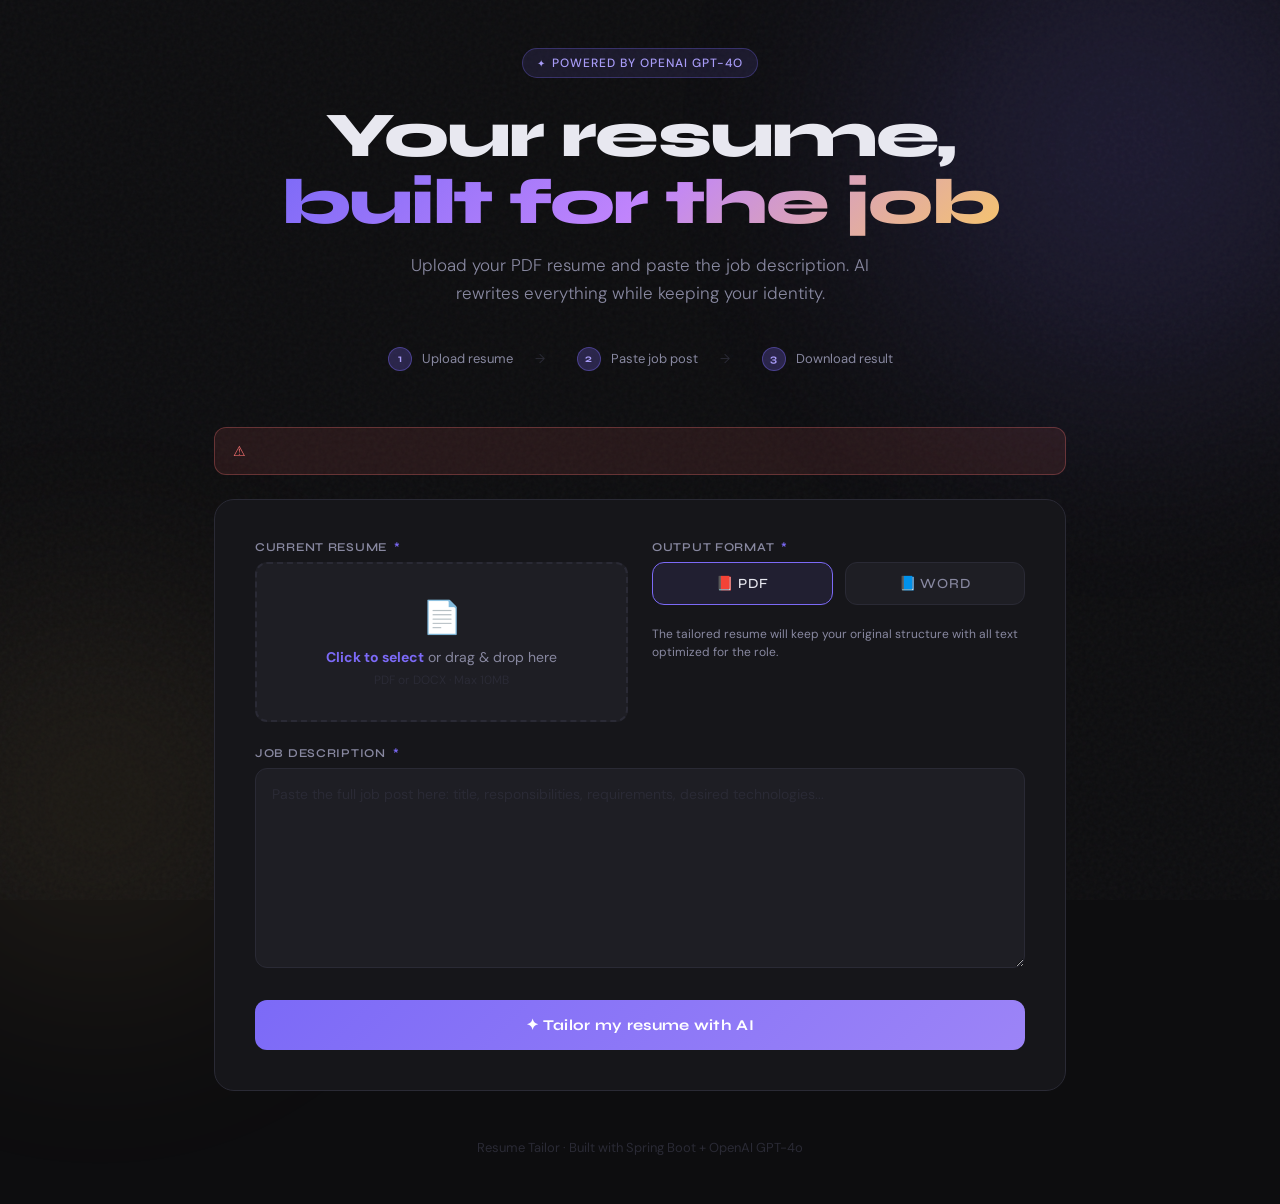
==== target/classes/templates/index.html @ 1d0f7785 "base project" ====
<!DOCTYPE html>
<html lang="en" xmlns:th="http://www.thymeleaf.org">
<head>
    <meta charset="UTF-8">
    <meta name="viewport" content="width=device-width, initial-scale=1.0">
    <title>Resume Tailor — AI-Powered Resume Builder</title>
    <link rel="preconnect" href="https://fonts.googleapis.com">
    <link href="https://fonts.googleapis.com/css2?family=Syne:wght@400;600;700;800&family=DM+Sans:wght@300;400;500&display=swap" rel="stylesheet">
    <style>
        *, *::before, *::after { box-sizing: border-box; margin: 0; padding: 0; }

        :root {
            --bg: #0d0d0f;
            --surface: #16161a;
            --surface-2: #1e1e24;
            --border: #2a2a35;
            --accent: #7c6af7;
            --accent-glow: rgba(124, 106, 247, 0.25);
            --accent-2: #f7c56a;
            --text: #e8e8f0;
            --text-muted: #8888a0;
            --success: #4ade80;
            --error: #f87171;
            --radius: 12px;
        }

        body {
            background: var(--bg);
            color: var(--text);
            font-family: 'DM Sans', sans-serif;
            min-height: 100vh;
            overflow-x: hidden;
        }

        /* Background noise texture */
        body::before {
            content: '';
            position: fixed;
            inset: 0;
            background-image: url("data:image/svg+xml,%3Csvg viewBox='0 0 256 256' xmlns='http://www.w3.org/2000/svg'%3E%3Cfilter id='noise'%3E%3CfeTurbulence type='fractalNoise' baseFrequency='0.9' numOctaves='4' stitchTiles='stitch'/%3E%3C/filter%3E%3Crect width='100%25' height='100%25' filter='url(%23noise)' opacity='0.04'/%3E%3C/svg%3E");
            pointer-events: none;
            z-index: 0;
        }

        /* Glow orbs */
        .orb {
            position: fixed;
            border-radius: 50%;
            filter: blur(120px);
            pointer-events: none;
            z-index: 0;
            opacity: 0.15;
        }
        .orb-1 { width: 500px; height: 500px; background: var(--accent); top: -100px; right: -100px; }
        .orb-2 { width: 400px; height: 400px; background: var(--accent-2); bottom: -100px; left: -100px; opacity: 0.08; }

        /* Layout */
        .wrapper {
            position: relative;
            z-index: 1;
            max-width: 900px;
            margin: 0 auto;
            padding: 48px 24px;
        }

        /* Header */
        header {
            text-align: center;
            margin-bottom: 56px;
            animation: fadeDown 0.6s ease both;
        }

        .badge {
            display: inline-flex;
            align-items: center;
            gap: 6px;
            background: rgba(124, 106, 247, 0.12);
            border: 1px solid rgba(124, 106, 247, 0.3);
            color: #a89cf7;
            font-size: 12px;
            font-weight: 500;
            letter-spacing: 0.08em;
            text-transform: uppercase;
            padding: 6px 14px;
            border-radius: 999px;
            margin-bottom: 24px;
        }
        .badge::before { content: '✦'; font-size: 10px; }

        h1 {
            font-family: 'Syne', sans-serif;
            font-size: clamp(36px, 6vw, 64px);
            font-weight: 800;
            line-height: 1.05;
            letter-spacing: -0.03em;
            margin-bottom: 16px;
        }
        h1 .highlight {
            background: linear-gradient(135deg, var(--accent) 0%, #c084fc 50%, var(--accent-2) 100%);
            -webkit-background-clip: text;
            -webkit-text-fill-color: transparent;
            background-clip: text;
        }

        .subtitle {
            color: var(--text-muted);
            font-size: 17px;
            font-weight: 300;
            max-width: 480px;
            margin: 0 auto;
            line-height: 1.6;
        }

        /* Steps */
        .steps {
            display: flex;
            justify-content: center;
            gap: 32px;
            margin: 40px 0 48px;
            flex-wrap: wrap;
        }
        .step {
            display: flex;
            align-items: center;
            gap: 10px;
            font-size: 13px;
            color: var(--text-muted);
        }
        .step-num {
            width: 24px; height: 24px;
            border-radius: 50%;
            background: var(--accent-glow);
            border: 1px solid rgba(124,106,247,0.4);
            color: #a89cf7;
            font-size: 11px;
            font-weight: 700;
            display: flex; align-items: center; justify-content: center;
            font-family: 'Syne', sans-serif;
        }
        .step:not(:last-child)::after {
            content: '→';
            margin-left: 12px;
            color: var(--border);
        }

        /* Error banner */
        .alert {
            padding: 14px 18px;
            border-radius: var(--radius);
            margin-bottom: 24px;
            font-size: 14px;
            display: flex;
            align-items: center;
            gap: 10px;
            animation: fadeDown 0.4s ease both;
        }
        .alert-error {
            background: rgba(248,113,113,0.1);
            border: 1px solid rgba(248,113,113,0.3);
            color: var(--error);
        }

        /* Form card */
        .card {
            background: var(--surface);
            border: 1px solid var(--border);
            border-radius: 20px;
            padding: 40px;
            animation: fadeUp 0.6s ease 0.1s both;
            transition: box-shadow 0.3s;
        }
        .card:hover {
            box-shadow: 0 0 60px rgba(124,106,247,0.06);
        }

        .form-grid {
            display: grid;
            grid-template-columns: 1fr 1fr;
            gap: 24px;
        }
        @media (max-width: 680px) {
            .form-grid { grid-template-columns: 1fr; }
        }

        .field {
            display: flex;
            flex-direction: column;
            gap: 8px;
        }
        .field.full { grid-column: 1 / -1; }

        label {
            font-family: 'Syne', sans-serif;
            font-size: 12px;
            font-weight: 600;
            letter-spacing: 0.06em;
            text-transform: uppercase;
            color: var(--text-muted);
        }
        label span { color: var(--accent); margin-left: 3px; }

        /* Upload zone */
        .upload-zone {
            position: relative;
            border: 2px dashed var(--border);
            border-radius: var(--radius);
            padding: 32px 20px;
            text-align: center;
            cursor: pointer;
            transition: all 0.2s;
            background: var(--surface-2);
        }
        .upload-zone:hover, .upload-zone.drag-over {
            border-color: var(--accent);
            background: rgba(124,106,247,0.05);
        }
        .upload-zone input[type="file"] {
            position: absolute;
            inset: 0;
            opacity: 0;
            cursor: pointer;
            width: 100%;
            height: 100%;
        }
        .upload-icon {
            font-size: 32px;
            margin-bottom: 10px;
            display: block;
            filter: grayscale(0.3);
        }
        .upload-text { font-size: 14px; color: var(--text-muted); }
        .upload-text strong { color: var(--accent); }
        .upload-hint { font-size: 12px; color: var(--border); margin-top: 6px; }
        .file-selected { font-size: 13px; color: var(--success); margin-top: 8px; font-weight: 500; display: none; }

        /* Textarea */
        textarea {
            background: var(--surface-2);
            border: 1px solid var(--border);
            border-radius: var(--radius);
            color: var(--text);
            font-family: 'DM Sans', sans-serif;
            font-size: 14px;
            line-height: 1.6;
            padding: 14px 16px;
            resize: vertical;
            min-height: 200px;
            width: 100%;
            transition: border-color 0.2s, box-shadow 0.2s;
            outline: none;
        }
        textarea:focus {
            border-color: var(--accent);
            box-shadow: 0 0 0 3px var(--accent-glow);
        }
        textarea::placeholder { color: var(--border); }

        /* Format selector */
        .format-options {
            display: flex;
            gap: 12px;
        }
        .format-option {
            flex: 1;
            position: relative;
        }
        .format-option input[type="radio"] { position: absolute; opacity: 0; }
        .format-label {
            display: flex;
            align-items: center;
            justify-content: center;
            gap: 8px;
            padding: 12px;
            border: 1px solid var(--border);
            border-radius: var(--radius);
            cursor: pointer;
            font-size: 14px;
            font-weight: 500;
            background: var(--surface-2);
            transition: all 0.2s;
            color: var(--text-muted);
        }
        .format-option input:checked + .format-label {
            border-color: var(--accent);
            background: rgba(124,106,247,0.1);
            color: var(--text);
        }
        .format-label:hover { border-color: rgba(124,106,247,0.4); }

        /* Submit button */
        .btn-submit {
            width: 100%;
            padding: 16px;
            background: linear-gradient(135deg, var(--accent), #9c84f7);
            color: white;
            border: none;
            border-radius: var(--radius);
            font-family: 'Syne', sans-serif;
            font-size: 15px;
            font-weight: 700;
            letter-spacing: 0.02em;
            cursor: pointer;
            transition: all 0.2s;
            position: relative;
            overflow: hidden;
            margin-top: 8px;
        }
        .btn-submit:hover {
            transform: translateY(-1px);
            box-shadow: 0 8px 30px rgba(124,106,247,0.4);
        }
        .btn-submit:active { transform: translateY(0); }
        .btn-submit:disabled {
            opacity: 0.6;
            cursor: not-allowed;
            transform: none;
        }

        /* Loading overlay */
        .loading-overlay {
            display: none;
            position: fixed;
            inset: 0;
            background: rgba(13,13,15,0.85);
            backdrop-filter: blur(8px);
            z-index: 100;
            align-items: center;
            justify-content: center;
            flex-direction: column;
            gap: 20px;
        }
        .loading-overlay.active { display: flex; }

        .spinner {
            width: 48px; height: 48px;
            border: 3px solid var(--border);
            border-top-color: var(--accent);
            border-radius: 50%;
            animation: spin 0.8s linear infinite;
        }

        .loading-text {
            font-family: 'Syne', sans-serif;
            font-size: 16px;
            color: var(--text-muted);
        }
        .loading-steps { display: flex; flex-direction: column; gap: 8px; margin-top: 8px; }
        .loading-step {
            font-size: 13px;
            color: var(--border);
            display: flex;
            align-items: center;
            gap: 8px;
        }
        .loading-step.active { color: var(--text); }
        .loading-step::before { content: '○'; }
        .loading-step.active::before { content: '◉'; color: var(--accent); }

        /* Footer */
        footer {
            text-align: center;
            margin-top: 48px;
            color: var(--border);
            font-size: 13px;
        }

        /* Animations */
        @keyframes fadeDown {
            from { opacity: 0; transform: translateY(-12px); }
            to { opacity: 1; transform: translateY(0); }
        }
        @keyframes fadeUp {
            from { opacity: 0; transform: translateY(16px); }
            to { opacity: 1; transform: translateY(0); }
        }
        @keyframes spin { to { transform: rotate(360deg); } }
    </style>
</head>
<body>

<div class="orb orb-1"></div>
<div class="orb orb-2"></div>

<div class="loading-overlay" id="loadingOverlay">
    <div class="spinner"></div>
    <div class="loading-text">Processing your resume...</div>
    <div class="loading-steps">
        <div class="loading-step active" id="step-extract">Extracting text from PDF</div>
        <div class="loading-step" id="step-ai">Analyzing with AI (GPT-4o)</div>
        <div class="loading-step" id="step-generate">Generating tailored resume</div>
    </div>
</div>

<div class="wrapper">
    <header>
        <div class="badge">Powered by OpenAI GPT-4o</div>
        <h1>Your resume,<br><span class="highlight">built for the job</span></h1>
        <p class="subtitle">Upload your PDF resume and paste the job description. AI rewrites everything while keeping your identity.</p>

        <div class="steps">
            <div class="step"><span class="step-num">1</span> Upload resume</div>
            <div class="step"><span class="step-num">2</span> Paste job post</div>
            <div class="step"><span class="step-num">3</span> Download result</div>
        </div>
    </header>

    <!-- Error alert -->
    <div th:if="${error}" class="alert alert-error">
        ⚠ <span th:text="${error}"></span>
    </div>

    <div class="card">
        <form th:action="@{/tailor}" method="post" enctype="multipart/form-data" id="tailorForm">
            <div class="form-grid">

                <!-- Upload -->
                <div class="field">
                    <label>Current Resume <span>*</span></label>
                    <div class="upload-zone" id="uploadZone">
                        <input type="file" name="resumeFile" id="resumeFile" accept=".pdf,.docx" required>
                        <span class="upload-icon">📄</span>
                        <div class="upload-text"><strong>Click to select</strong> or drag &amp; drop here</div>
                        <div class="upload-hint">PDF or DOCX · Max 10MB</div>
                        <div class="file-selected" id="fileSelected">✓ <span id="fileName"></span></div>
                    </div>
                </div>

                <!-- Format -->
                <div class="field">
                    <label>Output Format <span>*</span></label>
                    <div class="format-options">
                        <div class="format-option">
                            <input type="radio" name="outputFormat" id="formatPdf" value="pdf" checked>
                            <label class="format-label" for="formatPdf">
                                📕 PDF
                            </label>
                        </div>
                        <div class="format-option">
                            <input type="radio" name="outputFormat" id="formatDocx" value="docx">
                            <label class="format-label" for="formatDocx">
                                📘 Word
                            </label>
                        </div>
                    </div>
                    <p style="font-size:12px; color: var(--text-muted); margin-top: 12px; line-height:1.5;">
                        The tailored resume will keep your original structure with all text optimized for the role.
                    </p>
                </div>

                <!-- Job description -->
                <div class="field full">
                    <label>Job Description <span>*</span></label>
                    <textarea name="jobDescription" id="jobDescription"
                              placeholder="Paste the full job post here: title, responsibilities, requirements, desired technologies..."
                              required></textarea>
                </div>

                <div class="field full">
                    <button type="submit" class="btn-submit" id="submitBtn">
                        ✦ Tailor my resume with AI
                    </button>
                </div>

            </div>
        </form>
    </div>

    <footer>
        Resume Tailor · Built with Spring Boot + OpenAI GPT-4o
    </footer>
</div>

<script>
    // File upload feedback
    const fileInput = document.getElementById('resumeFile');
    const fileSelected = document.getElementById('fileSelected');
    const fileName = document.getElementById('fileName');
    const uploadZone = document.getElementById('uploadZone');

    fileInput.addEventListener('change', () => {
        if (fileInput.files.length > 0) {
            fileName.textContent = fileInput.files[0].name;
            fileSelected.style.display = 'block';
            uploadZone.style.borderColor = 'var(--success)';
        }
    });

    // Drag and drop
    const allowedTypes = [
        'application/pdf',
        'application/vnd.openxmlformats-officedocument.wordprocessingml.document'
    ];
    uploadZone.addEventListener('dragover', (e) => { e.preventDefault(); uploadZone.classList.add('drag-over'); });
    uploadZone.addEventListener('dragleave', () => uploadZone.classList.remove('drag-over'));
    uploadZone.addEventListener('drop', (e) => {
        e.preventDefault();
        uploadZone.classList.remove('drag-over');
        const dt = e.dataTransfer;
        if (dt.files.length > 0 && allowedTypes.includes(dt.files[0].type)) {
            fileInput.files = dt.files;
            fileName.textContent = dt.files[0].name;
            fileSelected.style.display = 'block';
            uploadZone.style.borderColor = 'var(--success)';
        }
    });

    // Loading animation
    const form = document.getElementById('tailorForm');
    const overlay = document.getElementById('loadingOverlay');
    const submitBtn = document.getElementById('submitBtn');

    form.addEventListener('submit', () => {
        overlay.classList.add('active');
        submitBtn.disabled = true;

        // Animate steps
        setTimeout(() => { document.getElementById('step-ai').classList.add('active'); }, 2000);
        setTimeout(() => { document.getElementById('step-generate').classList.add('active'); }, 8000);
    });
</script>
</body>
</html>
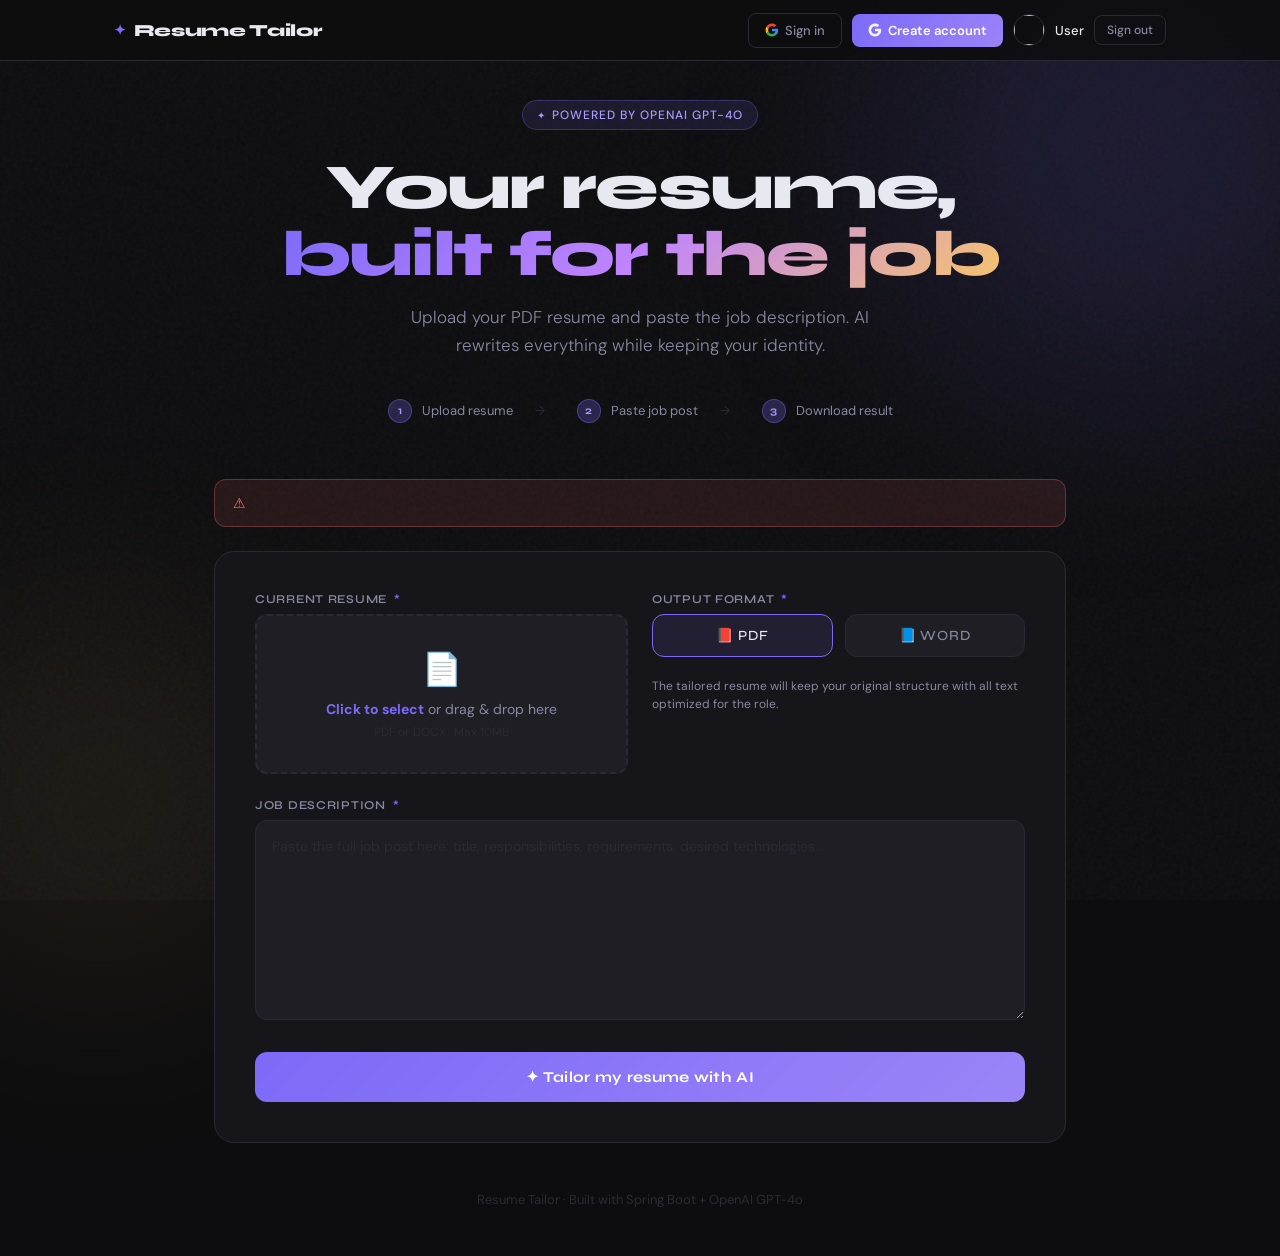
==== commit 88171a35: "feat: login, logout, sign in" ====
--- a/target/classes/templates/index.html
+++ b/target/classes/templates/index.html
@@ -1,5 +1,5 @@
 <!DOCTYPE html>
-<html lang="en" xmlns:th="http://www.thymeleaf.org">
+<html lang="en" xmlns:th="http://www.thymeleaf.org" xmlns:sec="http://www.thymeleaf.org/extras/spring-security">
 <head>
     <meta charset="UTF-8">
     <meta name="viewport" content="width=device-width, initial-scale=1.0">
@@ -60,7 +60,7 @@
             z-index: 1;
             max-width: 900px;
             margin: 0 auto;
-            padding: 48px 24px;
+            padding: 100px 24px 48px;
         }
 
         /* Header */
@@ -356,6 +356,135 @@
         .loading-step::before { content: '○'; }
         .loading-step.active::before { content: '◉'; color: var(--accent); }
 
+        /* Top Navigation Bar */
+        .topbar {
+            position: fixed;
+            top: 0;
+            left: 0;
+            right: 0;
+            z-index: 50;
+            background: rgba(13, 13, 15, 0.85);
+            backdrop-filter: blur(16px);
+            -webkit-backdrop-filter: blur(16px);
+            border-bottom: 1px solid var(--border);
+        }
+
+        .topbar-inner {
+            max-width: 1100px;
+            margin: 0 auto;
+            padding: 0 24px;
+            height: 60px;
+            display: flex;
+            align-items: center;
+            justify-content: space-between;
+        }
+
+        .topbar-brand {
+            font-family: 'Syne', sans-serif;
+            font-weight: 800;
+            font-size: 17px;
+            letter-spacing: -0.02em;
+            color: var(--text);
+            text-decoration: none;
+            display: flex;
+            align-items: center;
+            gap: 8px;
+        }
+        .topbar-brand::before {
+            content: '✦';
+            color: var(--accent);
+            font-size: 14px;
+        }
+
+        .topbar-actions {
+            display: flex;
+            align-items: center;
+            gap: 10px;
+        }
+
+        .btn-nav-outline {
+            padding: 8px 16px;
+            border: 1px solid var(--border);
+            border-radius: 8px;
+            background: transparent;
+            color: var(--text-muted);
+            font-family: 'DM Sans', sans-serif;
+            font-size: 13px;
+            font-weight: 500;
+            text-decoration: none;
+            cursor: pointer;
+            transition: all 0.2s;
+            display: inline-flex;
+            align-items: center;
+            gap: 6px;
+        }
+        .btn-nav-outline:hover {
+            border-color: var(--accent);
+            color: var(--text);
+        }
+
+        .btn-nav-primary {
+            padding: 8px 16px;
+            border: none;
+            border-radius: 8px;
+            background: linear-gradient(135deg, var(--accent), #9c84f7);
+            color: white;
+            font-family: 'DM Sans', sans-serif;
+            font-size: 13px;
+            font-weight: 600;
+            text-decoration: none;
+            cursor: pointer;
+            transition: all 0.2s;
+            display: inline-flex;
+            align-items: center;
+            gap: 6px;
+        }
+        .btn-nav-primary:hover {
+            transform: translateY(-1px);
+            box-shadow: 0 4px 16px rgba(124, 106, 247, 0.4);
+        }
+
+        .user-menu {
+            display: flex;
+            align-items: center;
+            gap: 10px;
+        }
+
+        .user-avatar {
+            width: 32px;
+            height: 32px;
+            border-radius: 50%;
+            border: 1px solid var(--border);
+            object-fit: cover;
+        }
+
+        .user-name {
+            font-size: 13px;
+            color: var(--text);
+            font-weight: 500;
+            max-width: 140px;
+            white-space: nowrap;
+            overflow: hidden;
+            text-overflow: ellipsis;
+        }
+
+        .btn-logout {
+            padding: 6px 12px;
+            border: 1px solid var(--border);
+            border-radius: 8px;
+            background: transparent;
+            color: var(--text-muted);
+            font-family: 'DM Sans', sans-serif;
+            font-size: 12px;
+            font-weight: 500;
+            cursor: pointer;
+            transition: all 0.2s;
+        }
+        .btn-logout:hover {
+            border-color: var(--error);
+            color: var(--error);
+        }
+
         /* Footer */
         footer {
             text-align: center;
@@ -377,6 +506,46 @@
     </style>
 </head>
 <body>
+
+<nav class="topbar">
+    <div class="topbar-inner">
+        <a href="/" class="topbar-brand">Resume Tailor</a>
+        <div class="topbar-actions">
+            <!-- Not authenticated -->
+            <div sec:authorize="!isAuthenticated()" style="display:flex;align-items:center;gap:10px;">
+                <a href="/oauth2/authorization/google" class="btn-nav-outline">
+                    <svg width="14" height="14" viewBox="0 0 24 24" fill="none" xmlns="http://www.w3.org/2000/svg">
+                        <path d="M22.56 12.25c0-.78-.07-1.53-.2-2.25H12v4.26h5.92c-.26 1.37-1.04 2.53-2.21 3.31v2.77h3.57c2.08-1.92 3.28-4.74 3.28-8.09z" fill="#4285F4"/>
+                        <path d="M12 23c2.97 0 5.46-.98 7.28-2.66l-3.57-2.77c-.98.66-2.23 1.06-3.71 1.06-2.86 0-5.29-1.93-6.16-4.53H2.18v2.84C3.99 20.53 7.7 23 12 23z" fill="#34A853"/>
+                        <path d="M5.84 14.09c-.22-.66-.35-1.36-.35-2.09s.13-1.43.35-2.09V7.07H2.18C1.43 8.55 1 10.22 1 12s.43 3.45 1.18 4.93l3.66-2.84z" fill="#FBBC05"/>
+                        <path d="M12 5.38c1.62 0 3.06.56 4.21 1.64l3.15-3.15C17.45 2.09 14.97 1 12 1 7.7 1 3.99 3.47 2.18 7.07l3.66 2.84c.87-2.6 3.3-4.53 6.16-4.53z" fill="#EA4335"/>
+                    </svg>
+                    Sign in
+                </a>
+                <a href="/oauth2/authorization/google" class="btn-nav-primary">
+                    <svg width="14" height="14" viewBox="0 0 24 24" fill="none" xmlns="http://www.w3.org/2000/svg">
+                        <path d="M22.56 12.25c0-.78-.07-1.53-.2-2.25H12v4.26h5.92c-.26 1.37-1.04 2.53-2.21 3.31v2.77h3.57c2.08-1.92 3.28-4.74 3.28-8.09z" fill="white" opacity="0.9"/>
+                        <path d="M12 23c2.97 0 5.46-.98 7.28-2.66l-3.57-2.77c-.98.66-2.23 1.06-3.71 1.06-2.86 0-5.29-1.93-6.16-4.53H2.18v2.84C3.99 20.53 7.7 23 12 23z" fill="white" opacity="0.9"/>
+                        <path d="M5.84 14.09c-.22-.66-.35-1.36-.35-2.09s.13-1.43.35-2.09V7.07H2.18C1.43 8.55 1 10.22 1 12s.43 3.45 1.18 4.93l3.66-2.84z" fill="white" opacity="0.9"/>
+                        <path d="M12 5.38c1.62 0 3.06.56 4.21 1.64l3.15-3.15C17.45 2.09 14.97 1 12 1 7.7 1 3.99 3.47 2.18 7.07l3.66 2.84c.87-2.6 3.3-4.53 6.16-4.53z" fill="white" opacity="0.9"/>
+                    </svg>
+                    Create account
+                </a>
+            </div>
+            <!-- Authenticated -->
+            <div sec:authorize="isAuthenticated()" class="user-menu">
+                <img class="user-avatar"
+                     th:src="${#authentication.principal.attributes['picture']}"
+                     th:alt="${#authentication.principal.attributes['name']}"
+                     onerror="this.style.display='none'"/>
+                <span class="user-name" th:text="${#authentication.principal.attributes['name']}">User</span>
+                <form th:action="@{/logout}" method="post" style="margin:0;">
+                    <button type="submit" class="btn-logout">Sign out</button>
+                </form>
+            </div>
+        </div>
+    </div>
+</nav>
 
 <div class="orb orb-1"></div>
 <div class="orb orb-2"></div>
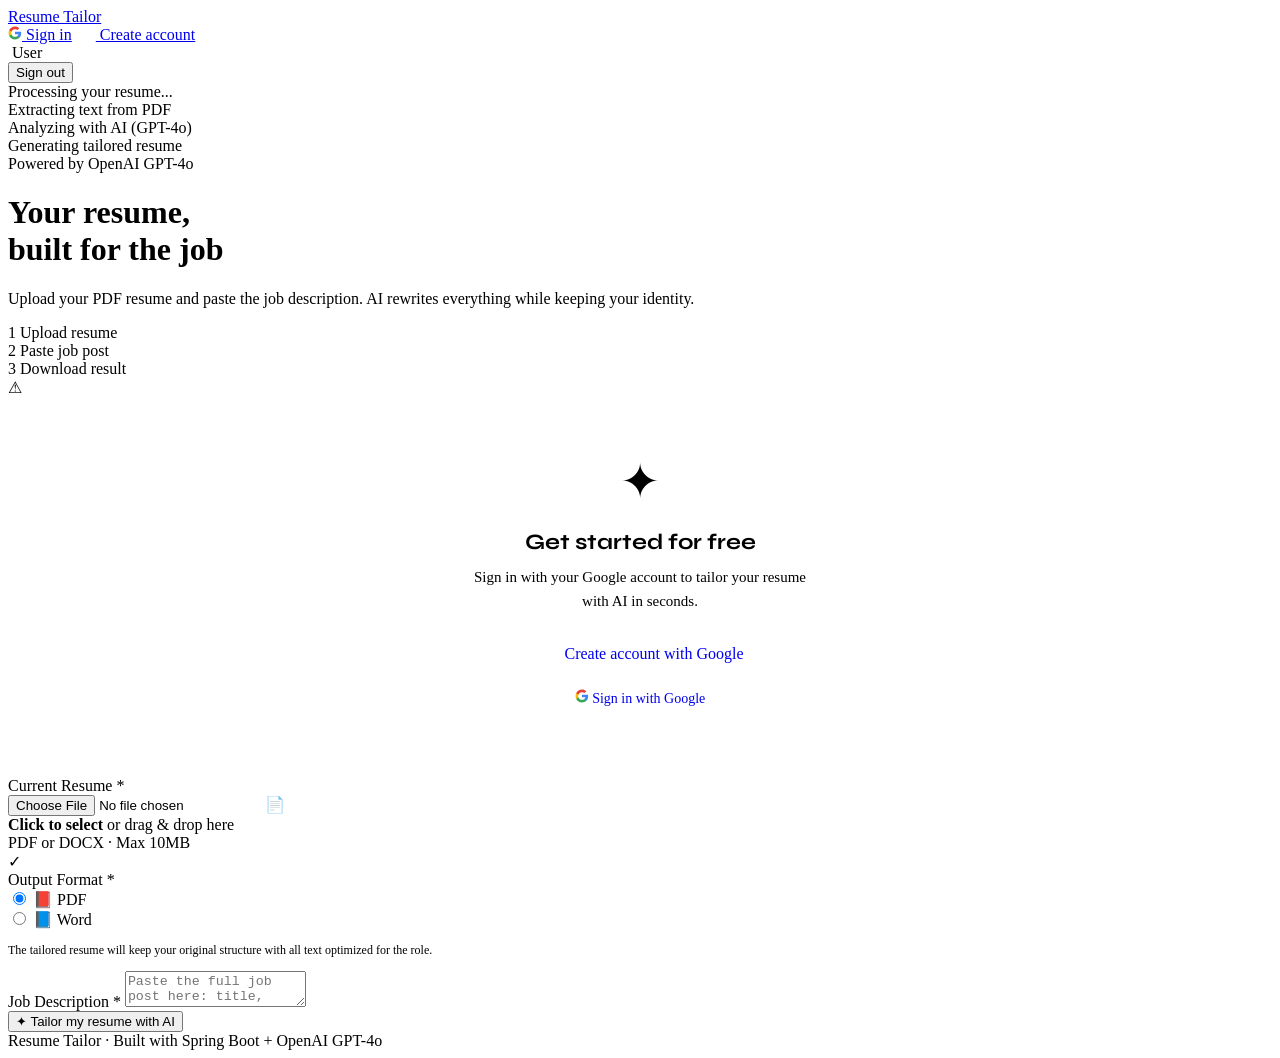
==== commit 5539c24c: "fix: landing page ready and css and HTML in different pages" ====
--- a/target/classes/templates/index.html
+++ b/target/classes/templates/index.html
@@ -6,504 +6,8 @@
     <title>Resume Tailor — AI-Powered Resume Builder</title>
     <link rel="preconnect" href="https://fonts.googleapis.com">
     <link href="https://fonts.googleapis.com/css2?family=Syne:wght@400;600;700;800&family=DM+Sans:wght@300;400;500&display=swap" rel="stylesheet">
-    <style>
-        *, *::before, *::after { box-sizing: border-box; margin: 0; padding: 0; }
-
-        :root {
-            --bg: #0d0d0f;
-            --surface: #16161a;
-            --surface-2: #1e1e24;
-            --border: #2a2a35;
-            --accent: #7c6af7;
-            --accent-glow: rgba(124, 106, 247, 0.25);
-            --accent-2: #f7c56a;
-            --text: #e8e8f0;
-            --text-muted: #8888a0;
-            --success: #4ade80;
-            --error: #f87171;
-            --radius: 12px;
-        }
-
-        body {
-            background: var(--bg);
-            color: var(--text);
-            font-family: 'DM Sans', sans-serif;
-            min-height: 100vh;
-            overflow-x: hidden;
-        }
-
-        /* Background noise texture */
-        body::before {
-            content: '';
-            position: fixed;
-            inset: 0;
-            background-image: url("data:image/svg+xml,%3Csvg viewBox='0 0 256 256' xmlns='http://www.w3.org/2000/svg'%3E%3Cfilter id='noise'%3E%3CfeTurbulence type='fractalNoise' baseFrequency='0.9' numOctaves='4' stitchTiles='stitch'/%3E%3C/filter%3E%3Crect width='100%25' height='100%25' filter='url(%23noise)' opacity='0.04'/%3E%3C/svg%3E");
-            pointer-events: none;
-            z-index: 0;
-        }
-
-        /* Glow orbs */
-        .orb {
-            position: fixed;
-            border-radius: 50%;
-            filter: blur(120px);
-            pointer-events: none;
-            z-index: 0;
-            opacity: 0.15;
-        }
-        .orb-1 { width: 500px; height: 500px; background: var(--accent); top: -100px; right: -100px; }
-        .orb-2 { width: 400px; height: 400px; background: var(--accent-2); bottom: -100px; left: -100px; opacity: 0.08; }
-
-        /* Layout */
-        .wrapper {
-            position: relative;
-            z-index: 1;
-            max-width: 900px;
-            margin: 0 auto;
-            padding: 100px 24px 48px;
-        }
-
-        /* Header */
-        header {
-            text-align: center;
-            margin-bottom: 56px;
-            animation: fadeDown 0.6s ease both;
-        }
-
-        .badge {
-            display: inline-flex;
-            align-items: center;
-            gap: 6px;
-            background: rgba(124, 106, 247, 0.12);
-            border: 1px solid rgba(124, 106, 247, 0.3);
-            color: #a89cf7;
-            font-size: 12px;
-            font-weight: 500;
-            letter-spacing: 0.08em;
-            text-transform: uppercase;
-            padding: 6px 14px;
-            border-radius: 999px;
-            margin-bottom: 24px;
-        }
-        .badge::before { content: '✦'; font-size: 10px; }
-
-        h1 {
-            font-family: 'Syne', sans-serif;
-            font-size: clamp(36px, 6vw, 64px);
-            font-weight: 800;
-            line-height: 1.05;
-            letter-spacing: -0.03em;
-            margin-bottom: 16px;
-        }
-        h1 .highlight {
-            background: linear-gradient(135deg, var(--accent) 0%, #c084fc 50%, var(--accent-2) 100%);
-            -webkit-background-clip: text;
-            -webkit-text-fill-color: transparent;
-            background-clip: text;
-        }
-
-        .subtitle {
-            color: var(--text-muted);
-            font-size: 17px;
-            font-weight: 300;
-            max-width: 480px;
-            margin: 0 auto;
-            line-height: 1.6;
-        }
-
-        /* Steps */
-        .steps {
-            display: flex;
-            justify-content: center;
-            gap: 32px;
-            margin: 40px 0 48px;
-            flex-wrap: wrap;
-        }
-        .step {
-            display: flex;
-            align-items: center;
-            gap: 10px;
-            font-size: 13px;
-            color: var(--text-muted);
-        }
-        .step-num {
-            width: 24px; height: 24px;
-            border-radius: 50%;
-            background: var(--accent-glow);
-            border: 1px solid rgba(124,106,247,0.4);
-            color: #a89cf7;
-            font-size: 11px;
-            font-weight: 700;
-            display: flex; align-items: center; justify-content: center;
-            font-family: 'Syne', sans-serif;
-        }
-        .step:not(:last-child)::after {
-            content: '→';
-            margin-left: 12px;
-            color: var(--border);
-        }
-
-        /* Error banner */
-        .alert {
-            padding: 14px 18px;
-            border-radius: var(--radius);
-            margin-bottom: 24px;
-            font-size: 14px;
-            display: flex;
-            align-items: center;
-            gap: 10px;
-            animation: fadeDown 0.4s ease both;
-        }
-        .alert-error {
-            background: rgba(248,113,113,0.1);
-            border: 1px solid rgba(248,113,113,0.3);
-            color: var(--error);
-        }
-
-        /* Form card */
-        .card {
-            background: var(--surface);
-            border: 1px solid var(--border);
-            border-radius: 20px;
-            padding: 40px;
-            animation: fadeUp 0.6s ease 0.1s both;
-            transition: box-shadow 0.3s;
-        }
-        .card:hover {
-            box-shadow: 0 0 60px rgba(124,106,247,0.06);
-        }
-
-        .form-grid {
-            display: grid;
-            grid-template-columns: 1fr 1fr;
-            gap: 24px;
-        }
-        @media (max-width: 680px) {
-            .form-grid { grid-template-columns: 1fr; }
-        }
-
-        .field {
-            display: flex;
-            flex-direction: column;
-            gap: 8px;
-        }
-        .field.full { grid-column: 1 / -1; }
-
-        label {
-            font-family: 'Syne', sans-serif;
-            font-size: 12px;
-            font-weight: 600;
-            letter-spacing: 0.06em;
-            text-transform: uppercase;
-            color: var(--text-muted);
-        }
-        label span { color: var(--accent); margin-left: 3px; }
-
-        /* Upload zone */
-        .upload-zone {
-            position: relative;
-            border: 2px dashed var(--border);
-            border-radius: var(--radius);
-            padding: 32px 20px;
-            text-align: center;
-            cursor: pointer;
-            transition: all 0.2s;
-            background: var(--surface-2);
-        }
-        .upload-zone:hover, .upload-zone.drag-over {
-            border-color: var(--accent);
-            background: rgba(124,106,247,0.05);
-        }
-        .upload-zone input[type="file"] {
-            position: absolute;
-            inset: 0;
-            opacity: 0;
-            cursor: pointer;
-            width: 100%;
-            height: 100%;
-        }
-        .upload-icon {
-            font-size: 32px;
-            margin-bottom: 10px;
-            display: block;
-            filter: grayscale(0.3);
-        }
-        .upload-text { font-size: 14px; color: var(--text-muted); }
-        .upload-text strong { color: var(--accent); }
-        .upload-hint { font-size: 12px; color: var(--border); margin-top: 6px; }
-        .file-selected { font-size: 13px; color: var(--success); margin-top: 8px; font-weight: 500; display: none; }
-
-        /* Textarea */
-        textarea {
-            background: var(--surface-2);
-            border: 1px solid var(--border);
-            border-radius: var(--radius);
-            color: var(--text);
-            font-family: 'DM Sans', sans-serif;
-            font-size: 14px;
-            line-height: 1.6;
-            padding: 14px 16px;
-            resize: vertical;
-            min-height: 200px;
-            width: 100%;
-            transition: border-color 0.2s, box-shadow 0.2s;
-            outline: none;
-        }
-        textarea:focus {
-            border-color: var(--accent);
-            box-shadow: 0 0 0 3px var(--accent-glow);
-        }
-        textarea::placeholder { color: var(--border); }
-
-        /* Format selector */
-        .format-options {
-            display: flex;
-            gap: 12px;
-        }
-        .format-option {
-            flex: 1;
-            position: relative;
-        }
-        .format-option input[type="radio"] { position: absolute; opacity: 0; }
-        .format-label {
-            display: flex;
-            align-items: center;
-            justify-content: center;
-            gap: 8px;
-            padding: 12px;
-            border: 1px solid var(--border);
-            border-radius: var(--radius);
-            cursor: pointer;
-            font-size: 14px;
-            font-weight: 500;
-            background: var(--surface-2);
-            transition: all 0.2s;
-            color: var(--text-muted);
-        }
-        .format-option input:checked + .format-label {
-            border-color: var(--accent);
-            background: rgba(124,106,247,0.1);
-            color: var(--text);
-        }
-        .format-label:hover { border-color: rgba(124,106,247,0.4); }
-
-        /* Submit button */
-        .btn-submit {
-            width: 100%;
-            padding: 16px;
-            background: linear-gradient(135deg, var(--accent), #9c84f7);
-            color: white;
-            border: none;
-            border-radius: var(--radius);
-            font-family: 'Syne', sans-serif;
-            font-size: 15px;
-            font-weight: 700;
-            letter-spacing: 0.02em;
-            cursor: pointer;
-            transition: all 0.2s;
-            position: relative;
-            overflow: hidden;
-            margin-top: 8px;
-        }
-        .btn-submit:hover {
-            transform: translateY(-1px);
-            box-shadow: 0 8px 30px rgba(124,106,247,0.4);
-        }
-        .btn-submit:active { transform: translateY(0); }
-        .btn-submit:disabled {
-            opacity: 0.6;
-            cursor: not-allowed;
-            transform: none;
-        }
-
-        /* Loading overlay */
-        .loading-overlay {
-            display: none;
-            position: fixed;
-            inset: 0;
-            background: rgba(13,13,15,0.85);
-            backdrop-filter: blur(8px);
-            z-index: 100;
-            align-items: center;
-            justify-content: center;
-            flex-direction: column;
-            gap: 20px;
-        }
-        .loading-overlay.active { display: flex; }
-
-        .spinner {
-            width: 48px; height: 48px;
-            border: 3px solid var(--border);
-            border-top-color: var(--accent);
-            border-radius: 50%;
-            animation: spin 0.8s linear infinite;
-        }
-
-        .loading-text {
-            font-family: 'Syne', sans-serif;
-            font-size: 16px;
-            color: var(--text-muted);
-        }
-        .loading-steps { display: flex; flex-direction: column; gap: 8px; margin-top: 8px; }
-        .loading-step {
-            font-size: 13px;
-            color: var(--border);
-            display: flex;
-            align-items: center;
-            gap: 8px;
-        }
-        .loading-step.active { color: var(--text); }
-        .loading-step::before { content: '○'; }
-        .loading-step.active::before { content: '◉'; color: var(--accent); }
-
-        /* Top Navigation Bar */
-        .topbar {
-            position: fixed;
-            top: 0;
-            left: 0;
-            right: 0;
-            z-index: 50;
-            background: rgba(13, 13, 15, 0.85);
-            backdrop-filter: blur(16px);
-            -webkit-backdrop-filter: blur(16px);
-            border-bottom: 1px solid var(--border);
-        }
-
-        .topbar-inner {
-            max-width: 1100px;
-            margin: 0 auto;
-            padding: 0 24px;
-            height: 60px;
-            display: flex;
-            align-items: center;
-            justify-content: space-between;
-        }
-
-        .topbar-brand {
-            font-family: 'Syne', sans-serif;
-            font-weight: 800;
-            font-size: 17px;
-            letter-spacing: -0.02em;
-            color: var(--text);
-            text-decoration: none;
-            display: flex;
-            align-items: center;
-            gap: 8px;
-        }
-        .topbar-brand::before {
-            content: '✦';
-            color: var(--accent);
-            font-size: 14px;
-        }
-
-        .topbar-actions {
-            display: flex;
-            align-items: center;
-            gap: 10px;
-        }
-
-        .btn-nav-outline {
-            padding: 8px 16px;
-            border: 1px solid var(--border);
-            border-radius: 8px;
-            background: transparent;
-            color: var(--text-muted);
-            font-family: 'DM Sans', sans-serif;
-            font-size: 13px;
-            font-weight: 500;
-            text-decoration: none;
-            cursor: pointer;
-            transition: all 0.2s;
-            display: inline-flex;
-            align-items: center;
-            gap: 6px;
-        }
-        .btn-nav-outline:hover {
-            border-color: var(--accent);
-            color: var(--text);
-        }
-
-        .btn-nav-primary {
-            padding: 8px 16px;
-            border: none;
-            border-radius: 8px;
-            background: linear-gradient(135deg, var(--accent), #9c84f7);
-            color: white;
-            font-family: 'DM Sans', sans-serif;
-            font-size: 13px;
-            font-weight: 600;
-            text-decoration: none;
-            cursor: pointer;
-            transition: all 0.2s;
-            display: inline-flex;
-            align-items: center;
-            gap: 6px;
-        }
-        .btn-nav-primary:hover {
-            transform: translateY(-1px);
-            box-shadow: 0 4px 16px rgba(124, 106, 247, 0.4);
-        }
-
-        .user-menu {
-            display: flex;
-            align-items: center;
-            gap: 10px;
-        }
-
-        .user-avatar {
-            width: 32px;
-            height: 32px;
-            border-radius: 50%;
-            border: 1px solid var(--border);
-            object-fit: cover;
-        }
-
-        .user-name {
-            font-size: 13px;
-            color: var(--text);
-            font-weight: 500;
-            max-width: 140px;
-            white-space: nowrap;
-            overflow: hidden;
-            text-overflow: ellipsis;
-        }
-
-        .btn-logout {
-            padding: 6px 12px;
-            border: 1px solid var(--border);
-            border-radius: 8px;
-            background: transparent;
-            color: var(--text-muted);
-            font-family: 'DM Sans', sans-serif;
-            font-size: 12px;
-            font-weight: 500;
-            cursor: pointer;
-            transition: all 0.2s;
-        }
-        .btn-logout:hover {
-            border-color: var(--error);
-            color: var(--error);
-        }
-
-        /* Footer */
-        footer {
-            text-align: center;
-            margin-top: 48px;
-            color: var(--border);
-            font-size: 13px;
-        }
-
-        /* Animations */
-        @keyframes fadeDown {
-            from { opacity: 0; transform: translateY(-12px); }
-            to { opacity: 1; transform: translateY(0); }
-        }
-        @keyframes fadeUp {
-            from { opacity: 0; transform: translateY(16px); }
-            to { opacity: 1; transform: translateY(0); }
-        }
-        @keyframes spin { to { transform: rotate(360deg); } }
-    </style>
+    <link rel="stylesheet" th:href="@{/css/base.css}">
+    <link rel="stylesheet" th:href="@{/css/index.css}">
 </head>
 <body>
 
@@ -578,7 +82,35 @@
         ⚠ <span th:text="${error}"></span>
     </div>
 
-    <div class="card">
+    <!-- Login card (unauthenticated) -->
+    <div class="card" sec:authorize="!isAuthenticated()" style="text-align:center; padding: 56px 40px;">
+        <div style="font-size:48px; margin-bottom:20px;">✦</div>
+        <h2 style="font-family:'Syne',sans-serif; font-size:22px; font-weight:700; margin-bottom:10px;">Get started for free</h2>
+        <p style="color:var(--text-muted); font-size:15px; max-width:360px; margin:0 auto 32px; line-height:1.6;">Sign in with your Google account to tailor your resume with AI in seconds.</p>
+        <div style="display:flex; flex-direction:column; gap:12px; max-width:320px; margin:0 auto;">
+            <a href="/oauth2/authorization/google" class="btn-submit" style="text-decoration:none; display:flex; align-items:center; justify-content:center; gap:10px; margin-top:0;">
+                <svg width="18" height="18" viewBox="0 0 24 24" fill="none" xmlns="http://www.w3.org/2000/svg">
+                    <path d="M22.56 12.25c0-.78-.07-1.53-.2-2.25H12v4.26h5.92c-.26 1.37-1.04 2.53-2.21 3.31v2.77h3.57c2.08-1.92 3.28-4.74 3.28-8.09z" fill="white" opacity="0.9"/>
+                    <path d="M12 23c2.97 0 5.46-.98 7.28-2.66l-3.57-2.77c-.98.66-2.23 1.06-3.71 1.06-2.86 0-5.29-1.93-6.16-4.53H2.18v2.84C3.99 20.53 7.7 23 12 23z" fill="white" opacity="0.9"/>
+                    <path d="M5.84 14.09c-.22-.66-.35-1.36-.35-2.09s.13-1.43.35-2.09V7.07H2.18C1.43 8.55 1 10.22 1 12s.43 3.45 1.18 4.93l3.66-2.84z" fill="white" opacity="0.9"/>
+                    <path d="M12 5.38c1.62 0 3.06.56 4.21 1.64l3.15-3.15C17.45 2.09 14.97 1 12 1 7.7 1 3.99 3.47 2.18 7.07l3.66 2.84c.87-2.6 3.3-4.53 6.16-4.53z" fill="white" opacity="0.9"/>
+                </svg>
+                Create account with Google
+            </a>
+            <a href="/oauth2/authorization/google" class="btn-nav-outline" style="text-decoration:none; justify-content:center; padding:14px 16px; font-size:14px;">
+                <svg width="14" height="14" viewBox="0 0 24 24" fill="none" xmlns="http://www.w3.org/2000/svg">
+                    <path d="M22.56 12.25c0-.78-.07-1.53-.2-2.25H12v4.26h5.92c-.26 1.37-1.04 2.53-2.21 3.31v2.77h3.57c2.08-1.92 3.28-4.74 3.28-8.09z" fill="#4285F4"/>
+                    <path d="M12 23c2.97 0 5.46-.98 7.28-2.66l-3.57-2.77c-.98.66-2.23 1.06-3.71 1.06-2.86 0-5.29-1.93-6.16-4.53H2.18v2.84C3.99 20.53 7.7 23 12 23z" fill="#34A853"/>
+                    <path d="M5.84 14.09c-.22-.66-.35-1.36-.35-2.09s.13-1.43.35-2.09V7.07H2.18C1.43 8.55 1 10.22 1 12s.43 3.45 1.18 4.93l3.66-2.84z" fill="#FBBC05"/>
+                    <path d="M12 5.38c1.62 0 3.06.56 4.21 1.64l3.15-3.15C17.45 2.09 14.97 1 12 1 7.7 1 3.99 3.47 2.18 7.07l3.66 2.84c.87-2.6 3.3-4.53 6.16-4.53z" fill="#EA4335"/>
+                </svg>
+                Sign in with Google
+            </a>
+        </div>
+    </div>
+
+    <!-- Form card (authenticated) -->
+    <div class="card" sec:authorize="isAuthenticated()">
         <form th:action="@{/tailor}" method="post" enctype="multipart/form-data" id="tailorForm">
             <div class="form-grid">
 
